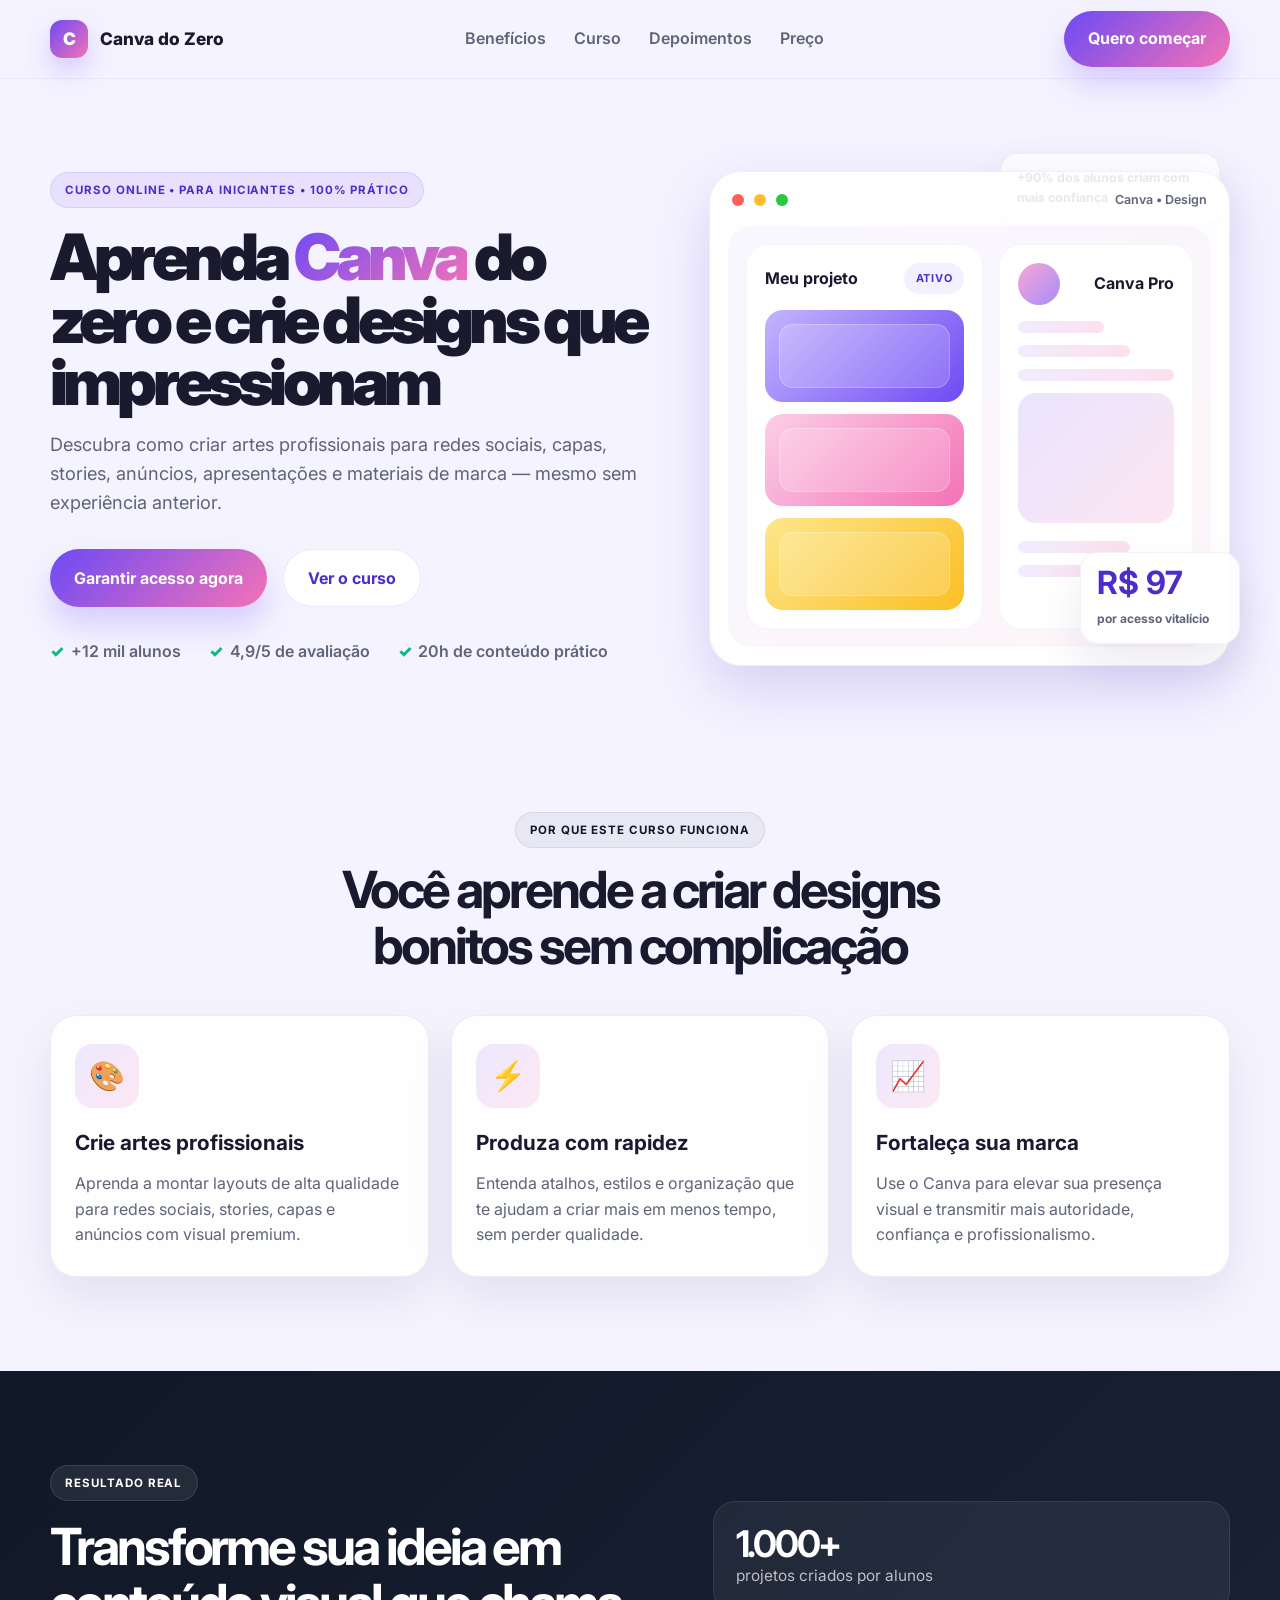
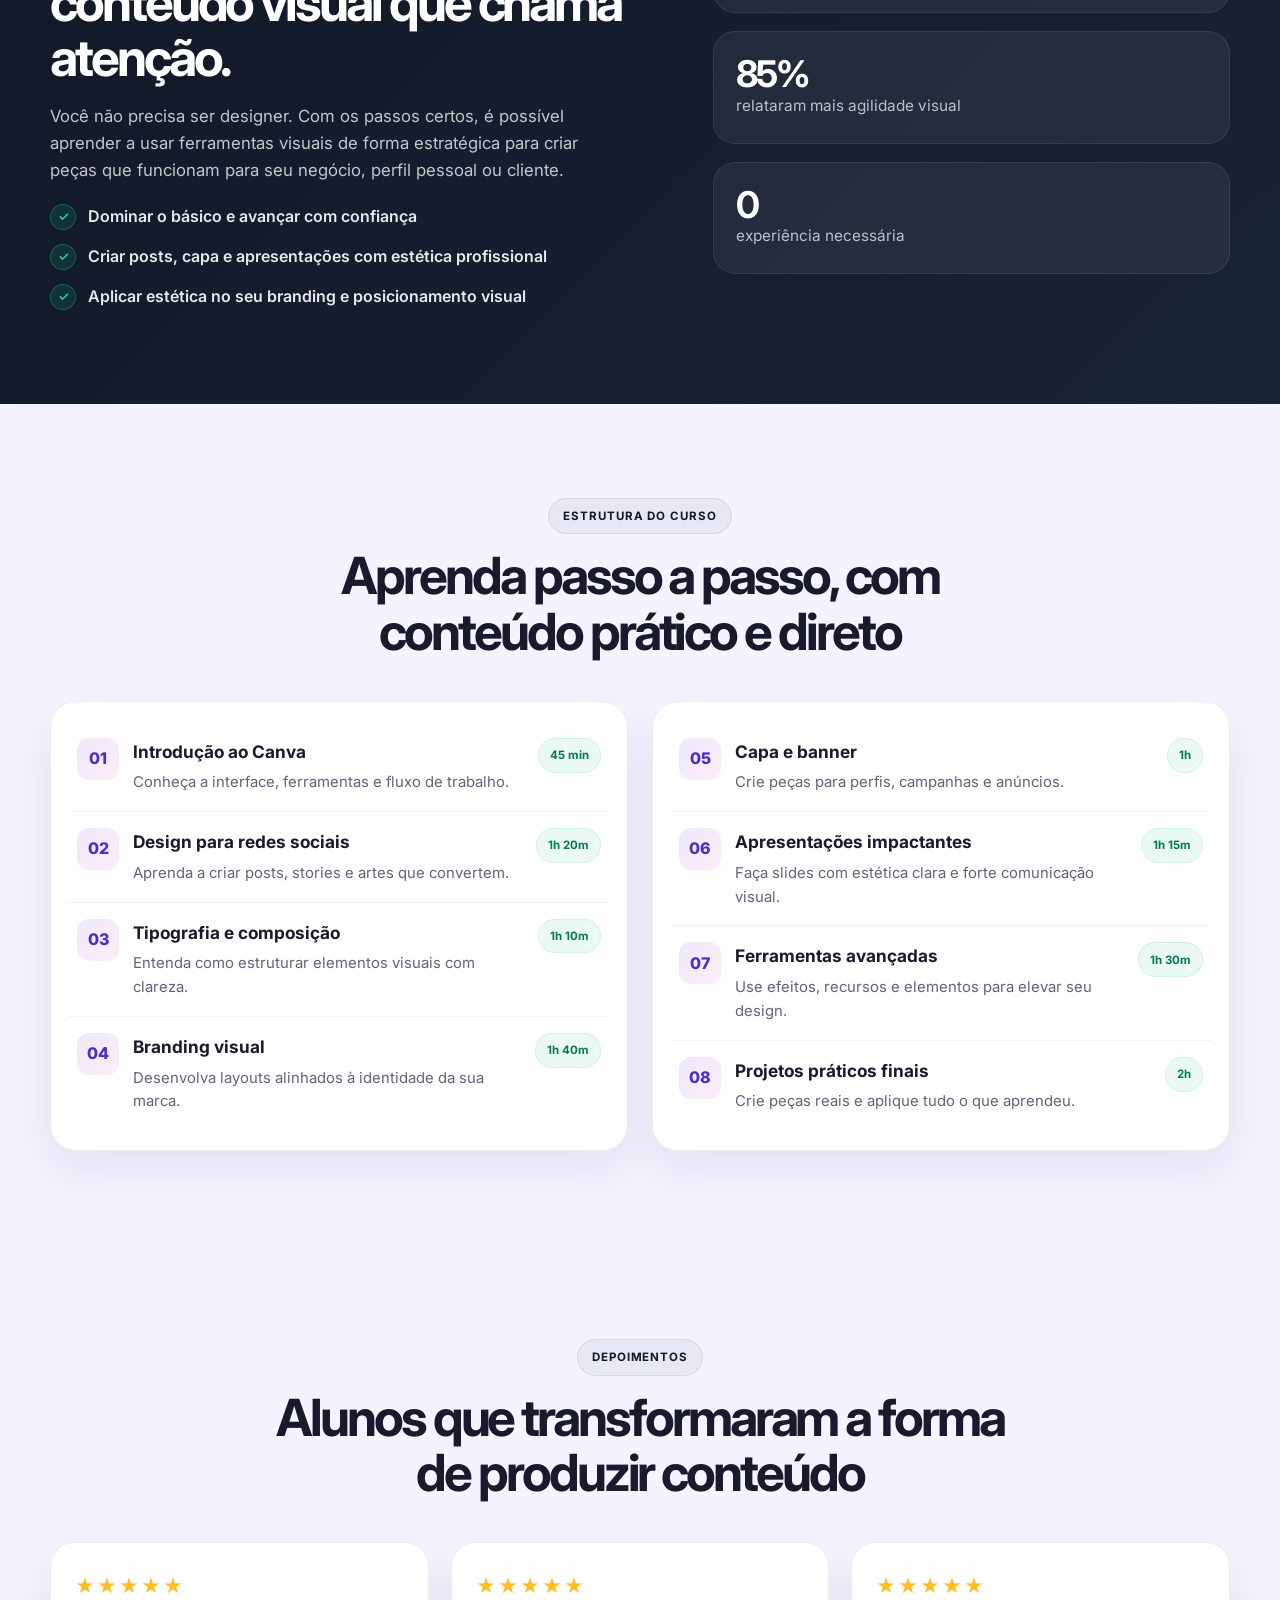
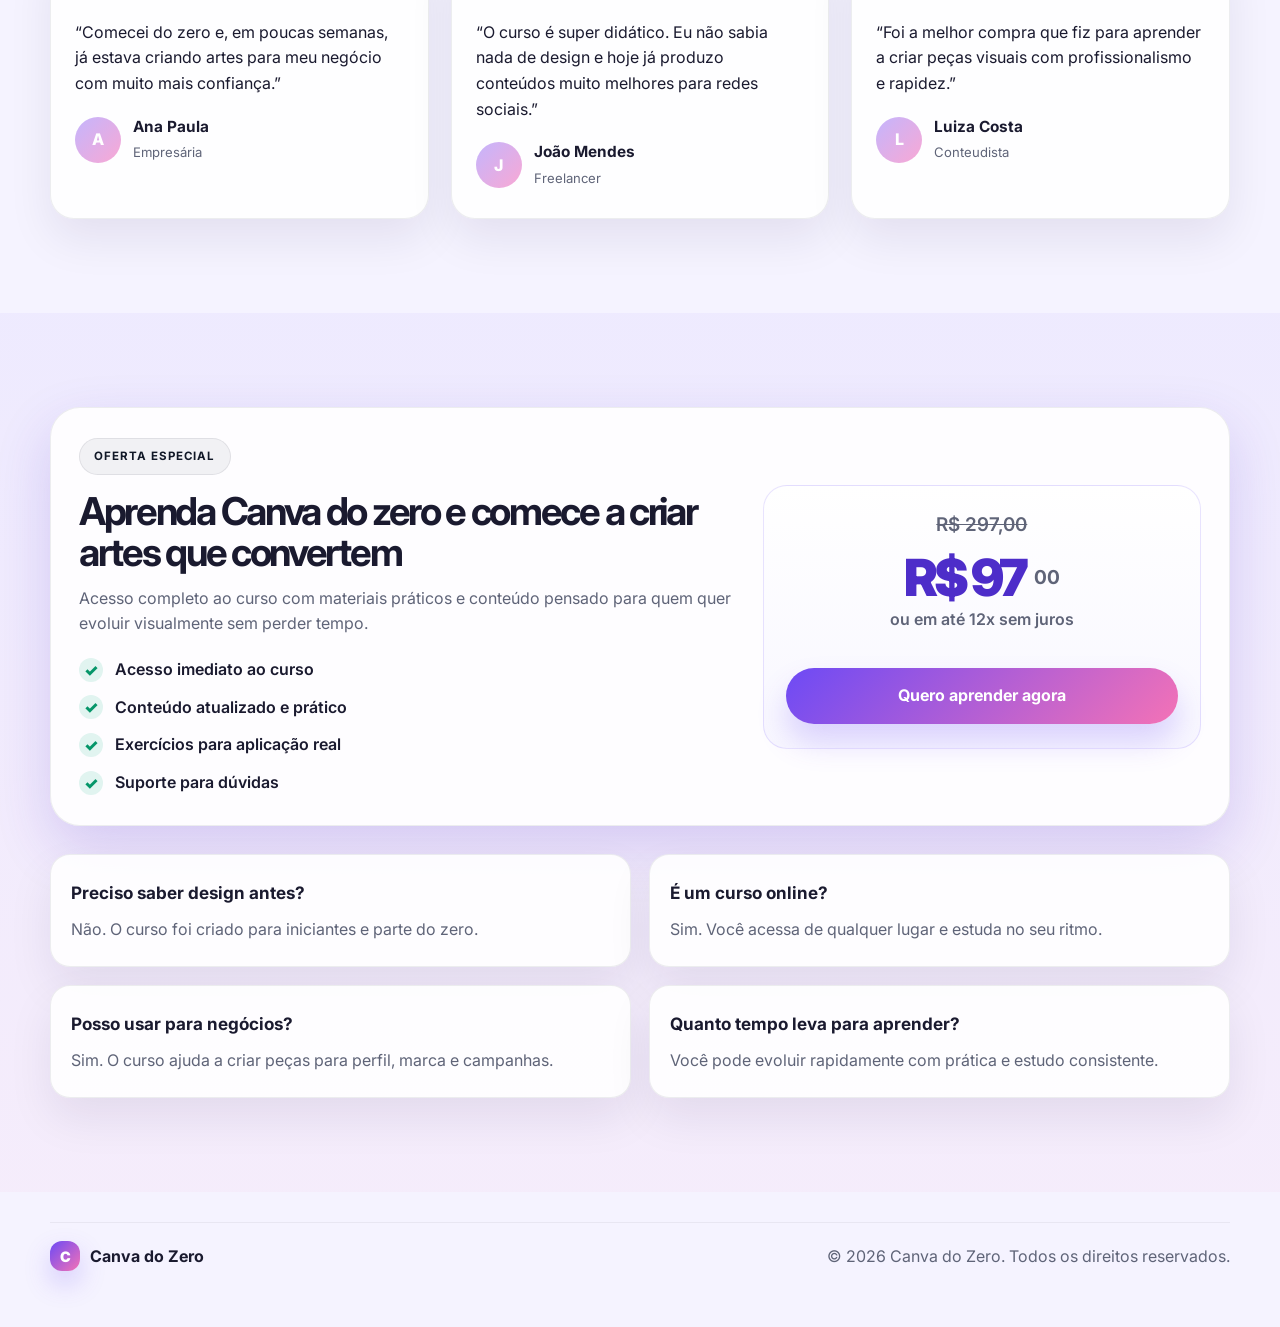
==== index.html @ 6dbacb44 "Criar landing page profissional para o curso Canva do Zero" ====
<!DOCTYPE html>
<html lang="pt-BR">
  <head>
    <meta charset="UTF-8" />
    <meta name="viewport" content="width=device-width, initial-scale=1.0" />
    <title>Canva do Zero | Aprenda a criar designs profissionais</title>
    <meta
      name="description"
      content="Curso online de Canva para iniciantes. Aprenda a criar designs profissionais para redes sociais, apresentação, capa, anúncios e branding pessoal."
    />
    <link rel="preconnect" href="https://fonts.googleapis.com" />
    <link rel="preconnect" href="https://fonts.gstatic.com" crossorigin />
    <link
      href="https://fonts.googleapis.com/css2?family=Inter:wght@400;500;600;700;800;900&display=swap"
      rel="stylesheet"
    />
    <link rel="stylesheet" href="styles.css" />
  </head>
  <body>
    <div class="page-shell">
      <header class="site-header">
        <div class="container nav-wrap">
          <a href="#top" class="brand" aria-label="Canva do Zero home">
            <span class="brand-mark">C</span>
            <span>Canva do Zero</span>
          </a>

          <nav class="main-nav" aria-label="Navegação principal">
            <a href="#beneficios">Benefícios</a>
            <a href="#curso">Curso</a>
            <a href="#depoimentos">Depoimentos</a>
            <a href="#preco">Preço</a>
          </nav>

          <a href="#preco" class="btn btn-primary">Quero começar</a>
        </div>
      </header>

      <main id="top">
        <section class="hero">
          <div class="container hero-grid">
            <div class="hero-copy">
              <span class="eyebrow">Curso online • para iniciantes • 100% prático</span>
              <h1>
                Aprenda <span>Canva</span> do zero e crie designs que impressionam
              </h1>
              <p class="lead">
                Descubra como criar artes profissionais para redes sociais, capas,
                stories, anúncios, apresentações e materiais de marca — mesmo sem
                experiência anterior.
              </p>

              <div class="cta-row">
                <a href="#preco" class="btn btn-primary">Garantir acesso agora</a>
                <a href="#curso" class="btn btn-secondary">Ver o curso</a>
              </div>

              <ul class="trust-list" aria-label="Principais diferenciais">
                <li>+12 mil alunos</li>
                <li>4,9/5 de avaliação</li>
                <li>20h de conteúdo prático</li>
              </ul>
            </div>

            <div class="hero-visual" aria-label="Visualização do curso Canva do Zero">
              <div class="floating-badge top-badge">+90% dos alunos criam com mais confiança</div>

              <div class="dashboard-card">
                <div class="dashboard-toolbar">
                  <span class="dot red"></span>
                  <span class="dot yellow"></span>
                  <span class="dot green"></span>
                  <span class="toolbar-label">Canva • Design</span>
                </div>

                <div class="screen-grid">
                  <div class="screen-left">
                    <div class="panel-title-row">
                      <span>Meu projeto</span>
                      <span class="panel-pill">ativo</span>
                    </div>

                    <div class="mini-layout">
                      <div class="mini-card purple"></div>
                      <div class="mini-card pink"></div>
                      <div class="mini-card gold"></div>
                    </div>
                  </div>

                  <div class="screen-right">
                    <div class="profile-row">
                      <div class="avatar"></div>
                      <span>Canva Pro</span>
                    </div>

                    <div class="line short"></div>
                    <div class="line medium"></div>
                    <div class="line full"></div>

                    <div class="preview-box"></div>

                    <div class="line medium"></div>
                    <div class="line short"></div>
                  </div>
                </div>
              </div>

              <div class="floating-badge bottom-badge">
                <strong>R$ 97</strong>
                <span>por acesso vitalício</span>
              </div>
            </div>
          </div>
        </section>

        <section id="beneficios" class="section">
          <div class="container">
            <div class="section-heading center">
              <span class="eyebrow dark">Por que este curso funciona</span>
              <h2>Você aprende a criar designs bonitos sem complicação</h2>
            </div>

            <div class="features-grid">
              <article class="feature-card">
                <div class="feature-icon">🎨</div>
                <h3>Crie artes profissionais</h3>
                <p>
                  Aprenda a montar layouts de alta qualidade para redes sociais,
                  stories, capas e anúncios com visual premium.
                </p>
              </article>

              <article class="feature-card">
                <div class="feature-icon">⚡</div>
                <h3>Produza com rapidez</h3>
                <p>
                  Entenda atalhos, estilos e organização que te ajudam a criar mais
                  em menos tempo, sem perder qualidade.
                </p>
              </article>

              <article class="feature-card">
                <div class="feature-icon">📈</div>
                <h3>Fortaleça sua marca</h3>
                <p>
                  Use o Canva para elevar sua presença visual e transmitir mais
                  autoridade, confiança e profissionalismo.
                </p>
              </article>
            </div>
          </div>
        </section>

        <section class="section alt-section">
          <div class="container results-wrap">
            <div class="results-copy">
              <span class="eyebrow light">Resultado real</span>
              <h2>Transforme sua ideia em conteúdo visual que chama atenção.</h2>
              <p>
                Você não precisa ser designer. Com os passos certos, é possível aprender
                a usar ferramentas visuais de forma estratégica para criar peças que
                funcionam para seu negócio, perfil pessoal ou cliente.
              </p>

              <ul class="check-list">
                <li>Dominar o básico e avançar com confiança</li>
                <li>Criar posts, capa e apresentações com estética profissional</li>
                <li>Aplicar estética no seu branding e posicionamento visual</li>
              </ul>
            </div>

            <div class="stats-panel">
              <div class="stat-card">
                <strong>1.000+</strong>
                <span>projetos criados por alunos</span>
              </div>
              <div class="stat-card">
                <strong>85%</strong>
                <span>relataram mais agilidade visual</span>
              </div>
              <div class="stat-card">
                <strong>0</strong>
                <span>experiência necessária</span>
              </div>
            </div>
          </div>
        </section>

        <section id="curso" class="section">
          <div class="container">
            <div class="section-heading center">
              <span class="eyebrow dark">Estrutura do curso</span>
              <h2>Aprenda passo a passo, com conteúdo prático e direto</h2>
            </div>

            <div class="curriculum-grid">
              <div class="curriculum-card">
                <div class="module-item">
                  <div class="module-index">01</div>
                  <div class="module-copy">
                    <h3>Introdução ao Canva</h3>
                    <p>Conheça a interface, ferramentas e fluxo de trabalho.</p>
                  </div>
                  <span class="module-time">45 min</span>
                </div>

                <div class="module-item">
                  <div class="module-index">02</div>
                  <div class="module-copy">
                    <h3>Design para redes sociais</h3>
                    <p>Aprenda a criar posts, stories e artes que convertem.</p>
                  </div>
                  <span class="module-time">1h 20m</span>
                </div>

                <div class="module-item">
                  <div class="module-index">03</div>
                  <div class="module-copy">
                    <h3>Tipografia e composição</h3>
                    <p>Entenda como estruturar elementos visuais com clareza.</p>
                  </div>
                  <span class="module-time">1h 10m</span>
                </div>

                <div class="module-item">
                  <div class="module-index">04</div>
                  <div class="module-copy">
                    <h3>Branding visual</h3>
                    <p>Desenvolva layouts alinhados à identidade da sua marca.</p>
                  </div>
                  <span class="module-time">1h 40m</span>
                </div>
              </div>

              <div class="curriculum-card">
                <div class="module-item">
                  <div class="module-index">05</div>
                  <div class="module-copy">
                    <h3>Capa e banner</h3>
                    <p>Crie peças para perfis, campanhas e anúncios.</p>
                  </div>
                  <span class="module-time">1h</span>
                </div>

                <div class="module-item">
                  <div class="module-index">06</div>
                  <div class="module-copy">
                    <h3>Apresentações impactantes</h3>
                    <p>Faça slides com estética clara e forte comunicação visual.</p>
                  </div>
                  <span class="module-time">1h 15m</span>
                </div>

                <div class="module-item">
                  <div class="module-index">07</div>
                  <div class="module-copy">
                    <h3>Ferramentas avançadas</h3>
                    <p>Use efeitos, recursos e elementos para elevar seu design.</p>
                  </div>
                  <span class="module-time">1h 30m</span>
                </div>

                <div class="module-item">
                  <div class="module-index">08</div>
                  <div class="module-copy">
                    <h3>Projetos práticos finais</h3>
                    <p>Crie peças reais e aplique tudo o que aprendeu.</p>
                  </div>
                  <span class="module-time">2h</span>
                </div>
              </div>
            </div>
          </div>
        </section>

        <section id="depoimentos" class="section">
          <div class="container">
            <div class="section-heading center">
              <span class="eyebrow dark">Depoimentos</span>
              <h2>Alunos que transformaram a forma de produzir conteúdo</h2>
            </div>

            <div class="testimonial-grid">
              <article class="testimonial">
                <div class="stars" aria-label="5 estrelas">★★★★★</div>
                <p>
                  “Comecei do zero e, em poucas semanas, já estava criando artes para
                  meu negócio com muito mais confiança.”
                </p>
                <div class="person">
                  <div class="person-avatar">A</div>
                  <div>
                    <strong>Ana Paula</strong>
                    <span>Empresária</span>
                  </div>
                </div>
              </article>

              <article class="testimonial">
                <div class="stars" aria-label="5 estrelas">★★★★★</div>
                <p>
                  “O curso é super didático. Eu não sabia nada de design e hoje já
                  produzo conteúdos muito melhores para redes sociais.”
                </p>
                <div class="person">
                  <div class="person-avatar">J</div>
                  <div>
                    <strong>João Mendes</strong>
                    <span>Freelancer</span>
                  </div>
                </div>
              </article>

              <article class="testimonial">
                <div class="stars" aria-label="5 estrelas">★★★★★</div>
                <p>
                  “Foi a melhor compra que fiz para aprender a criar peças visuais com
                  profissionalismo e rapidez.”
                </p>
                <div class="person">
                  <div class="person-avatar">L</div>
                  <div>
                    <strong>Luiza Costa</strong>
                    <span>Conteudista</span>
                  </div>
                </div>
              </article>
            </div>
          </div>
        </section>

        <section id="preco" class="section pricing-section">
          <div class="container">
            <div class="pricing-card">
              <div class="pricing-copy">
                <span class="eyebrow dark">Oferta especial</span>
                <h2>Aprenda Canva do zero e comece a criar artes que convertem</h2>
                <p>
                  Acesso completo ao curso com materiais práticos e conteúdo pensado para
                  quem quer evoluir visualmente sem perder tempo.
                </p>

                <ul class="bonus-list">
                  <li>Acesso imediato ao curso</li>
                  <li>Conteúdo atualizado e prático</li>
                  <li>Exercícios para aplicação real</li>
                  <li>Suporte para dúvidas</li>
                </ul>
              </div>

              <div class="price-box">
                <div class="old-price">R$ 297,00</div>
                <div class="price-line">
                  <span class="price-current">R$ 97</span>
                  <span class="price-cents">00</span>
                </div>
                <div class="payment-note">ou em até 12x sem juros</div>
                <a href="#" class="btn btn-primary btn-block">Quero aprender agora</a>
              </div>
            </div>

            <div class="faq-grid">
              <article class="faq-item">
                <h3>Preciso saber design antes?</h3>
                <p>Não. O curso foi criado para iniciantes e parte do zero.</p>
              </article>

              <article class="faq-item">
                <h3>É um curso online?</h3>
                <p>Sim. Você acessa de qualquer lugar e estuda no seu ritmo.</p>
              </article>

              <article class="faq-item">
                <h3>Posso usar para negócios?</h3>
                <p>Sim. O curso ajuda a criar peças para perfil, marca e campanhas.</p>
              </article>

              <article class="faq-item">
                <h3>Quanto tempo leva para aprender?</h3>
                <p>Você pode evoluir rapidamente com prática e estudo consistente.</p>
              </article>
            </div>
          </div>
        </section>
      </main>

      <footer class="site-footer">
        <div class="container footer-wrap">
          <div class="footer-brand">
            <span class="brand-mark small">C</span>
            <span>Canva do Zero</span>
          </div>
          <p>© <span id="year"></span> Canva do Zero. Todos os direitos reservados.</p>
        </div>
      </footer>
    </div>

    <script src="script.js"></script>
  </body>
</html>
---- styles.css ----
:root {
  --bg: #f5f3ff;
  --bg-soft: #f7f7fb;
  --surface: #ffffff;
  --surface-strong: #120d2d;
  --surface-alt: #111827;
  --primary: #6d4af5;
  --primary-strong: #4d2dc9;
  --secondary: #f472b6;
  --gold: #fbbf24;
  --text: #1a1a2f;
  --muted: #5f6478;
  --line: rgba(31, 41, 55, 0.08);
  --success: #10b981;
  --shadow-soft: 0 20px 45px rgba(29, 12, 67, 0.08);
  --shadow-strong: 0 22px 55px rgba(77, 45, 201, 0.18);
}

* {
  box-sizing: border-box;
}

html {
  scroll-behavior: smooth;
}

body {
  margin: 0;
  background: var(--bg);
  color: var(--text);
  font-family: "Inter", sans-serif;
  line-height: 1.6;
}

img {
  max-width: 100%;
  display: block;
}

a {
  color: inherit;
  text-decoration: none;
}

button,
input,
textarea,
select {
  font: inherit;
}

.page-shell {
  min-height: 100vh;
}

.container {
  width: min(1180px, calc(100% - 32px));
  margin: 0 auto;
}

.site-header {
  position: sticky;
  top: 0;
  z-index: 40;
  backdrop-filter: blur(14px);
  background: rgba(245, 243, 255, 0.78);
  border-bottom: 1px solid rgba(109, 74, 245, 0.08);
}

.nav-wrap {
  display: flex;
  align-items: center;
  justify-content: space-between;
  min-height: 78px;
  gap: 20px;
}

.brand {
  display: inline-flex;
  align-items: center;
  gap: 12px;
  font-weight: 800;
  font-size: 1.08rem;
  color: var(--text);
}

.brand-mark {
  display: grid;
  place-items: center;
  width: 38px;
  height: 38px;
  border-radius: 12px;
  background: linear-gradient(135deg, var(--primary), var(--secondary));
  color: white;
  box-shadow: 0 12px 26px rgba(109, 74, 245, 0.25);
  font-weight: 900;
}

.brand-mark.small {
  width: 30px;
  height: 30px;
  font-size: 0.9rem;
}

.main-nav {
  display: flex;
  align-items: center;
  gap: 28px;
  color: var(--muted);
  font-weight: 600;
}

.main-nav a {
  transition: color 0.2s ease;
}

.main-nav a:hover {
  color: var(--primary-strong);
}

.btn {
  display: inline-flex;
  align-items: center;
  justify-content: center;
  gap: 10px;
  border: none;
  border-radius: 999px;
  font-weight: 700;
  cursor: pointer;
  transition: transform 0.2s ease, box-shadow 0.2s ease, background 0.2s ease;
  text-align: center;
}

.btn:hover {
  transform: translateY(-2px);
}

.btn-primary {
  background: linear-gradient(135deg, var(--primary), var(--secondary));
  color: white;
  padding: 0.95rem 1.5rem;
  box-shadow: 0 18px 30px rgba(109, 74, 245, 0.22);
}

.btn-primary:hover {
  box-shadow: 0 22px 38px rgba(109, 74, 245, 0.28);
}

.btn-secondary {
  background: #ffffff;
  color: var(--primary-strong);
  border: 1px solid rgba(109, 74, 245, 0.12);
  padding: 0.95rem 1.5rem;
}

.btn-block {
  width: 100%;
  margin-top: 1.2rem;
}

.hero {
  padding: 92px 0 52px;
}

.hero-grid {
  display: grid;
  grid-template-columns: 1.08fr 0.92fr;
  align-items: center;
  gap: 48px;
}

.eyebrow {
  display: inline-flex;
  align-items: center;
  border-radius: 999px;
  padding: 0.5rem 0.9rem;
  background: rgba(109, 74, 245, 0.1);
  color: var(--primary-strong);
  border: 1px solid rgba(109, 74, 245, 0.12);
  font-size: 0.72rem;
  font-weight: 700;
  letter-spacing: 0.08em;
  text-transform: uppercase;
}

.eyebrow.dark {
  background: rgba(17, 24, 39, 0.05);
  color: var(--surface-alt);
  border-color: rgba(17, 24, 39, 0.08);
}

.eyebrow.light {
  background: rgba(255, 255, 255, 0.08);
  color: white;
  border-color: rgba(255, 255, 255, 0.1);
}

.hero-copy h1 {
  margin: 1.1rem 0 1rem;
  font-size: clamp(2.9rem, 5vw, 5rem);
  line-height: 0.98;
  letter-spacing: -0.075em;
  font-weight: 900;
  max-width: 620px;
}

.hero-copy h1 span {
  background: linear-gradient(135deg, var(--primary), var(--secondary));
  -webkit-background-clip: text;
  background-clip: text;
  color: transparent;
}

.lead {
  margin: 0;
  max-width: 620px;
  color: var(--muted);
  font-size: 1.14rem;
}

.cta-row {
  display: flex;
  flex-wrap: wrap;
  gap: 16px;
  margin-top: 2rem;
}

.trust-list {
  list-style: none;
  padding: 0;
  margin: 2rem 0 0;
  display: flex;
  flex-wrap: wrap;
  gap: 16px 28px;
  color: var(--muted);
  font-weight: 600;
}

.trust-list li {
  position: relative;
  padding-left: 1.3rem;
}

.trust-list li::before {
  content: "✓";
  position: absolute;
  left: 0;
  top: 0;
  color: var(--success);
  font-weight: 900;
}

.hero-visual {
  position: relative;
  display: flex;
  justify-content: center;
}

.dashboard-card {
  position: relative;
  width: min(100%, 540px);
  background: rgba(255, 255, 255, 0.9);
  border: 1px solid rgba(17, 24, 39, 0.06);
  border-radius: 32px;
  box-shadow: var(--shadow-strong);
  padding: 18px;
}

.dashboard-toolbar {
  display: flex;
  align-items: center;
  gap: 10px;
  padding: 0 4px 16px;
}

.dot {
  width: 12px;
  height: 12px;
  border-radius: 50%;
  display: inline-block;
}

.dot.red { background: #ff5f57; }
.dot.yellow { background: #ffbd2f; }
.dot.green { background: #28c840; }

.toolbar-label {
  margin-left: auto;
  color: var(--muted);
  font-size: 0.78rem;
  font-weight: 600;
}

.screen-grid {
  display: grid;
  grid-template-columns: 1.1fr 0.9fr;
  gap: 16px;
  background: linear-gradient(135deg, rgba(109, 74, 245, 0.04), rgba(244, 114, 182, 0.06));
  border-radius: 24px;
  padding: 18px;
}

.screen-left,
.screen-right {
  background: rgba(255, 255, 255, 0.96);
  border: 1px solid rgba(17, 24, 39, 0.04);
  border-radius: 22px;
  padding: 18px;
}

.panel-title-row {
  display: flex;
  align-items: center;
  justify-content: space-between;
  font-weight: 700;
  margin-bottom: 16px;
}

.panel-pill {
  display: inline-flex;
  align-items: center;
  justify-content: center;
  border-radius: 999px;
  background: rgba(109, 74, 245, 0.08);
  color: var(--primary-strong);
  padding: 0.42rem 0.7rem;
  font-size: 0.68rem;
  text-transform: uppercase;
  letter-spacing: 0.08em;
}

.mini-layout {
  display: grid;
  gap: 12px;
}

.mini-card {
  position: relative;
  min-height: 92px;
  border-radius: 18px;
  overflow: hidden;
}

.mini-card::before {
  content: "";
  position: absolute;
  inset: 14px;
  border-radius: 14px;
  background: rgba(255, 255, 255, 0.18);
  border: 1px solid rgba(255, 255, 255, 0.24);
}

.mini-card.purple { background: linear-gradient(135deg, #c4b5fd, #6d4af5); }
.mini-card.pink { background: linear-gradient(135deg, #fbcfe8, #f472b6); }
.mini-card.gold { background: linear-gradient(135deg, #fde68a, #fbbf24); }

.profile-row {
  display: flex;
  align-items: center;
  justify-content: space-between;
  margin-bottom: 16px;
  font-weight: 700;
}

.avatar {
  width: 42px;
  height: 42px;
  border-radius: 50%;
  background: linear-gradient(135deg, #f9a8d4, #a78bfa);
}

.line {
  height: 12px;
  border-radius: 999px;
  background: linear-gradient(90deg, rgba(109, 74, 245, 0.1), rgba(244, 114, 182, 0.22));
  margin-bottom: 12px;
}

.line.short { width: 55%; }
.line.medium { width: 72%; }
.line.full { width: 100%; }

.preview-box {
  height: 130px;
  margin: 10px 0 18px;
  border-radius: 18px;
  background: linear-gradient(135deg, rgba(109,74,245,.15), rgba(244,114,182,.18));
}

.floating-badge {
  position: absolute;
  display: flex;
  align-items: center;
  gap: 10px;
  background: rgba(255, 255, 255, 0.9);
  border: 1px solid rgba(17, 24, 39, 0.05);
  border-radius: 18px;
  box-shadow: var(--shadow-soft);
  padding: 0.9rem 1rem;
  font-weight: 700;
  color: var(--text);
}

.top-badge {
  top: -18px;
  right: 10px;
  font-size: 0.78rem;
  max-width: 220px;
}

.bottom-badge {
  right: -10px;
  bottom: 22px;
  display: flex;
  flex-direction: column;
  align-items: flex-start;
  min-width: 160px;
}

.bottom-badge strong {
  font-size: 2rem;
  line-height: 1;
  color: var(--primary-strong);
}

.bottom-badge span {
  color: var(--muted);
  font-size: 0.75rem;
}

.section {
  padding: 94px 0;
}

.alt-section {
  background: linear-gradient(135deg, rgba(17, 24, 39, 1), rgba(25, 35, 54, 1));
}

.section-heading {
  max-width: 760px;
  margin: 0 auto 42px;
}

.section-heading.center {
  text-align: center;
}

.section-heading h2 {
  margin: 14px 0 0;
  font-size: clamp(2.15rem, 4vw, 3.3rem);
  line-height: 1.08;
  letter-spacing: -0.06em;
}

.features-grid {
  display: grid;
  grid-template-columns: repeat(3, minmax(0, 1fr));
  gap: 22px;
}

.feature-card {
  background: rgba(255, 255, 255, 0.9);
  border: 1px solid var(--line);
  border-radius: 26px;
  padding: 28px 24px;
  box-shadow: var(--shadow-soft);
}

.feature-icon {
  display: grid;
  place-items: center;
  width: 64px;
  height: 64px;
  margin-bottom: 18px;
  border-radius: 18px;
  background: linear-gradient(135deg, rgba(109, 74, 245, 0.12), rgba(244, 114, 182, 0.16));
  font-size: 1.8rem;
}

.feature-card h3 {
  margin: 0 0 12px;
  font-size: 1.3rem;
}

.feature-card p {
  margin: 0;
  color: var(--muted);
}

.results-wrap {
  display: grid;
  grid-template-columns: 1.1fr 0.9fr;
  gap: 30px;
  align-items: center;
}

.results-copy {
  color: white;
}

.results-copy h2 {
  margin: 18px 0 18px;
  font-size: clamp(2.2rem, 4vw, 3.2rem);
  line-height: 1.08;
  letter-spacing: -0.06em;
}

.results-copy p {
  max-width: 540px;
  color: rgba(255, 255, 255, 0.75);
  font-size: 1.05rem;
  margin: 0 0 20px;
}

.check-list {
  list-style: none;
  padding: 0;
  margin: 0;
  display: grid;
  gap: 14px;
}

.check-list li {
  display: flex;
  align-items: center;
  gap: 12px;
  color: rgba(255, 255, 255, 0.9);
  font-weight: 600;
}

.check-list li::before {
  content: "✓";
  display: grid;
  place-items: center;
  width: 24px;
  height: 24px;
  border-radius: 50%;
  background: rgba(16, 185, 129, 0.15);
  border: 1px solid rgba(16, 185, 129, 0.35);
  color: #34d399;
  font-size: 0.8rem;
}

.stats-panel {
  display: grid;
  gap: 18px;
}

.stat-card {
  background: rgba(255, 255, 255, 0.06);
  border: 1px solid rgba(255, 255, 255, 0.08);
  border-radius: 22px;
  padding: 24px 22px;
}

.stat-card strong {
  display: block;
  color: white;
  font-size: 2.3rem;
  line-height: 1;
  letter-spacing: -0.06em;
}

.stat-card span {
  color: rgba(255, 255, 255, 0.7);
  font-size: 0.96rem;
}

.curriculum-grid {
  display: grid;
  grid-template-columns: repeat(2, minmax(0, 1fr));
  gap: 24px;
}

.curriculum-card {
  background: rgba(255, 255, 255, 0.9);
  border: 1px solid var(--line);
  border-radius: 26px;
  padding: 20px 18px;
  box-shadow: var(--shadow-soft);
}

.module-item {
  display: flex;
  gap: 14px;
  align-items: flex-start;
  padding: 16px 8px;
  border-bottom: 1px solid rgba(17, 24, 39, 0.06);
}

.module-item:last-child {
  border-bottom: none;
}

.module-index {
  display: grid;
  place-items: center;
  width: 42px;
  height: 42px;
  border-radius: 12px;
  background: linear-gradient(135deg, rgba(109, 74, 245, 0.12), rgba(244, 114, 182, 0.12));
  color: var(--primary-strong);
  font-weight: 800;
  flex-shrink: 0;
}

.module-copy {
  flex: 1;
}

.module-copy h3 {
  margin: 0 0 6px;
  font-size: 1.08rem;
}

.module-copy p {
  margin: 0;
  color: var(--muted);
  font-size: 0.93rem;
}

.module-time {
  display: inline-flex;
  align-items: center;
  justify-content: center;
  padding: 0.45rem 0.7rem;
  border-radius: 999px;
  background: rgba(16, 185, 129, 0.08);
  color: #047857;
  border: 1px solid rgba(16, 185, 129, 0.12);
  font-size: 0.72rem;
  font-weight: 700;
  white-space: nowrap;
}

.testimonial-grid {
  display: grid;
  grid-template-columns: repeat(3, minmax(0, 1fr));
  gap: 22px;
}

.testimonial {
  background: rgba(255, 255, 255, 0.9);
  border: 1px solid var(--line);
  border-radius: 24px;
  padding: 28px 24px;
  box-shadow: var(--shadow-soft);
}

.stars {
  color: #fbbf24;
  letter-spacing: 2px;
  margin-bottom: 18px;
  font-size: 1.2rem;
}

.testimonial p {
  margin: 0 0 18px;
  color: var(--text);
}

.person {
  display: flex;
  align-items: center;
  gap: 12px;
}

.person-avatar {
  width: 46px;
  height: 46px;
  border-radius: 50%;
  display: grid;
  place-items: center;
  background: linear-gradient(135deg, #c4b5fd, #f9a8d4);
  color: white;
  font-weight: 800;
}

.person strong {
  display: block;
  font-size: 0.96rem;
}

.person span {
  color: var(--muted);
  font-size: 0.82rem;
}

.pricing-section {
  background: linear-gradient(180deg, rgba(109, 74, 245, 0.05), rgba(244, 114, 182, 0.05));
}

.pricing-card {
  display: grid;
  grid-template-columns: 1.2fr 0.8fr;
  gap: 26px;
  align-items: center;
  background: rgba(255, 255, 255, 0.9);
  border: 1px solid var(--line);
  border-radius: 30px;
  padding: 30px 28px;
  box-shadow: var(--shadow-strong);
}

.pricing-copy h2 {
  margin: 16px 0 12px;
  font-size: clamp(2rem, 3vw, 2.8rem);
  line-height: 1.08;
  letter-spacing: -0.06em;
}

.pricing-copy p {
  margin: 0 0 20px;
  color: var(--muted);
}

.bonus-list {
  list-style: none;
  padding: 0;
  margin: 0;
  display: grid;
  gap: 12px;
}

.bonus-list li {
  display: flex;
  align-items: center;
  gap: 12px;
  font-weight: 600;
}

.bonus-list li::before {
  content: "✓";
  display: grid;
  place-items: center;
  width: 24px;
  height: 24px;
  border-radius: 50%;
  background: rgba(16, 185, 129, 0.12);
  color: #059669;
  font-weight: 900;
}

.price-box {
  background: linear-gradient(180deg, #ffffff, #f8f7ff);
  border: 1px solid rgba(109, 74, 245, 0.15);
  border-radius: 24px;
  padding: 24px 22px;
  text-align: center;
}

.old-price {
  color: var(--muted);
  text-decoration: line-through;
  font-size: 1.18rem;
  font-weight: 600;
}

.price-line {
  display: flex;
  align-items: flex-end;
  justify-content: center;
  gap: 8px;
  margin: 12px 0 4px;
}

.price-current {
  font-size: clamp(2.7rem, 4vw, 3.8rem);
  font-weight: 900;
  color: var(--primary-strong);
  letter-spacing: -0.07em;
  line-height: 1;
}

.price-cents {
  color: var(--muted);
  font-size: 1.2rem;
  font-weight: 700;
  margin-bottom: 10px;
}

.payment-note {
  color: var(--muted);
  font-weight: 600;
  margin-bottom: 1rem;
}

.faq-grid {
  display: grid;
  grid-template-columns: repeat(2, minmax(0, 1fr));
  gap: 18px;
  margin-top: 28px;
}

.faq-item {
  background: rgba(255, 255, 255, 0.9);
  border: 1px solid var(--line);
  border-radius: 20px;
  padding: 24px 20px;
  box-shadow: var(--shadow-soft);
}

.faq-item h3 {
  margin: 0 0 10px;
  font-size: 1.07rem;
}

.faq-item p {
  margin: 0;
  color: var(--muted);
}

.site-footer {
  padding: 30px 0 56px;
}

.footer-wrap {
  display: flex;
  align-items: center;
  justify-content: space-between;
  gap: 12px;
  padding-top: 18px;
  border-top: 1px solid rgba(17, 24, 39, 0.06);
}

.footer-brand {
  display: inline-flex;
  align-items: center;
  gap: 10px;
  font-weight: 700;
}

.site-footer p {
  margin: 0;
  color: var(--muted);
}

@media (max-width: 980px) {
  .hero-grid,
  .results-wrap,
  .pricing-card,
  .curriculum-grid,
  .features-grid,
  .testimonial-grid {
    grid-template-columns: 1fr;
  }

  .main-nav {
    display: none;
  }
}

@media (max-width: 620px) {
  .hero {
    padding-top: 72px;
  }

  .cta-row {
    flex-direction: column;
  }

  .cta-row .btn {
    width: 100%;
  }

  .screen-grid {
    grid-template-columns: 1fr;
  }

  .floating-badge {
    position: static;
    margin-top: 14px;
    width: 100%;
    justify-content: center;
  }

  .hero-visual {
    display: block;
  }

  .dashboard-card {
    width: 100%;
  }

  .faq-grid {
    grid-template-columns: 1fr;
  }

  .footer-wrap {
    flex-direction: column;
    text-align: center;
  }
}
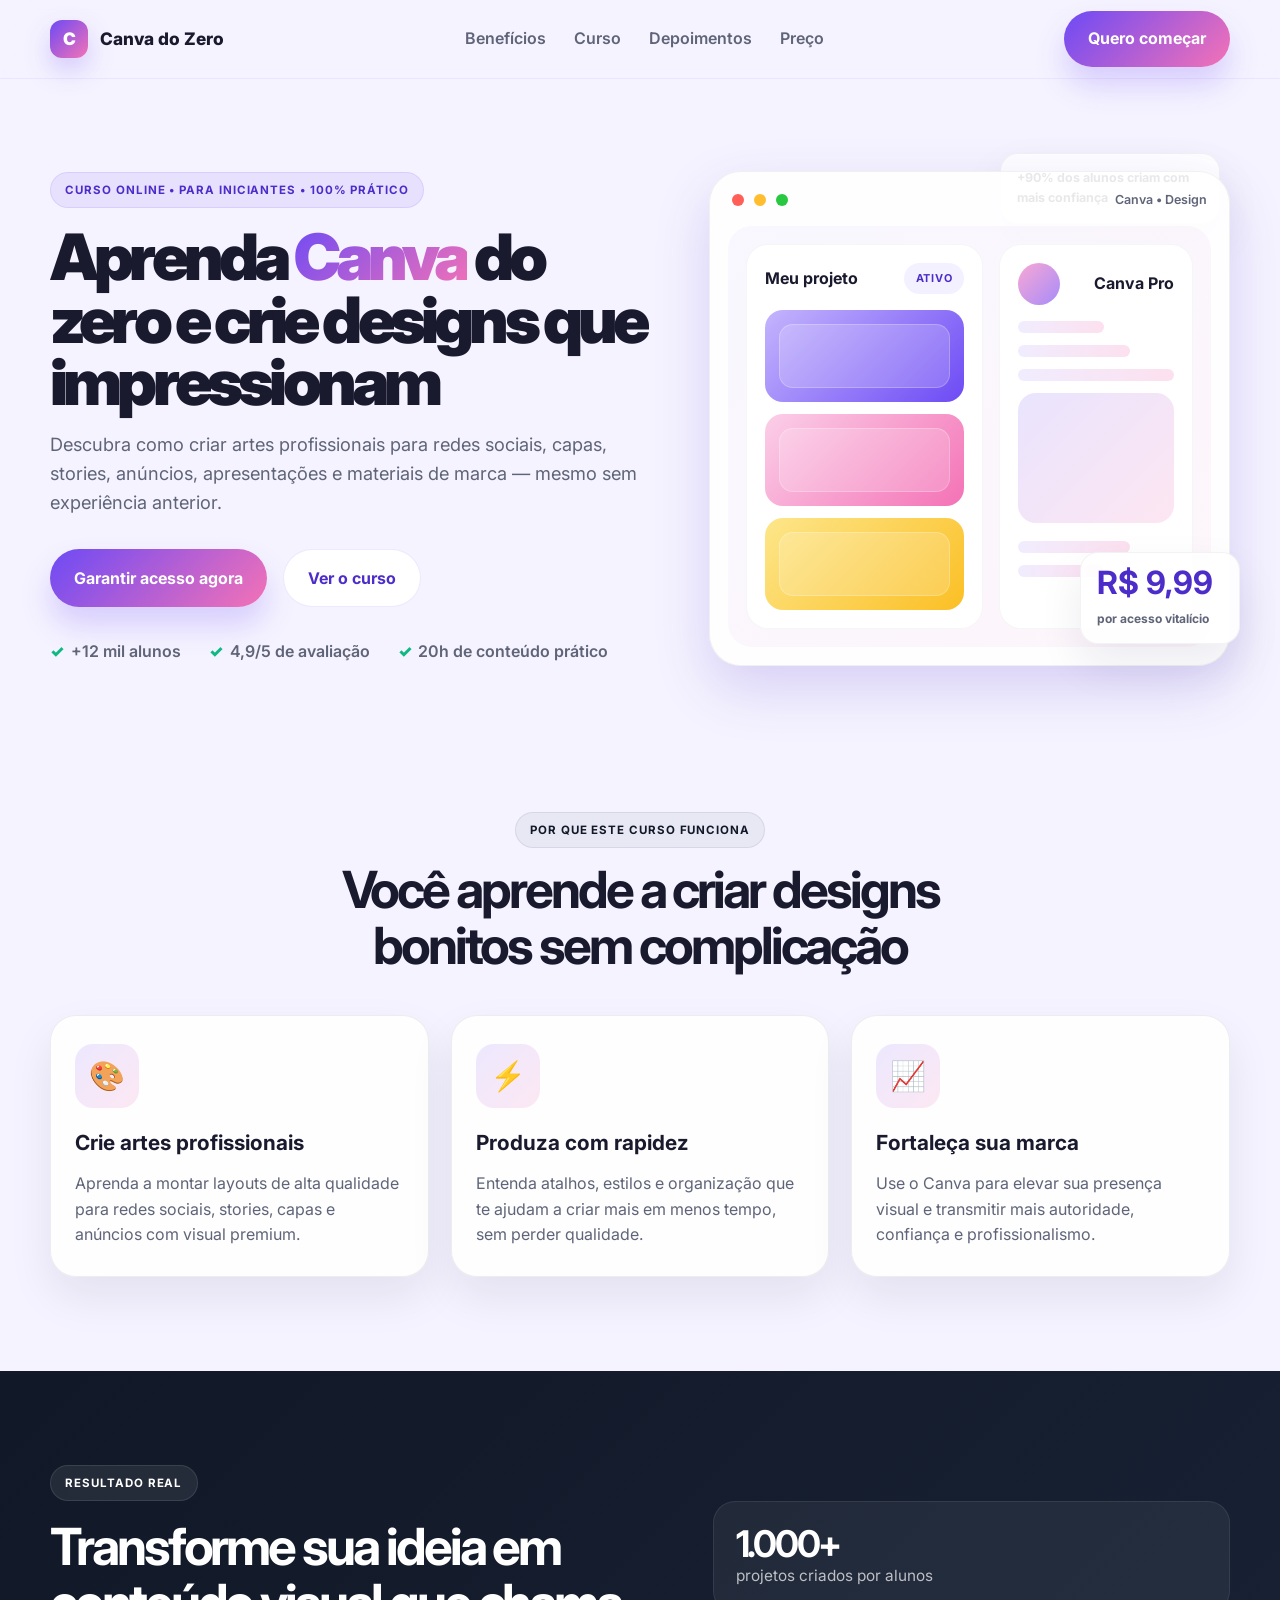
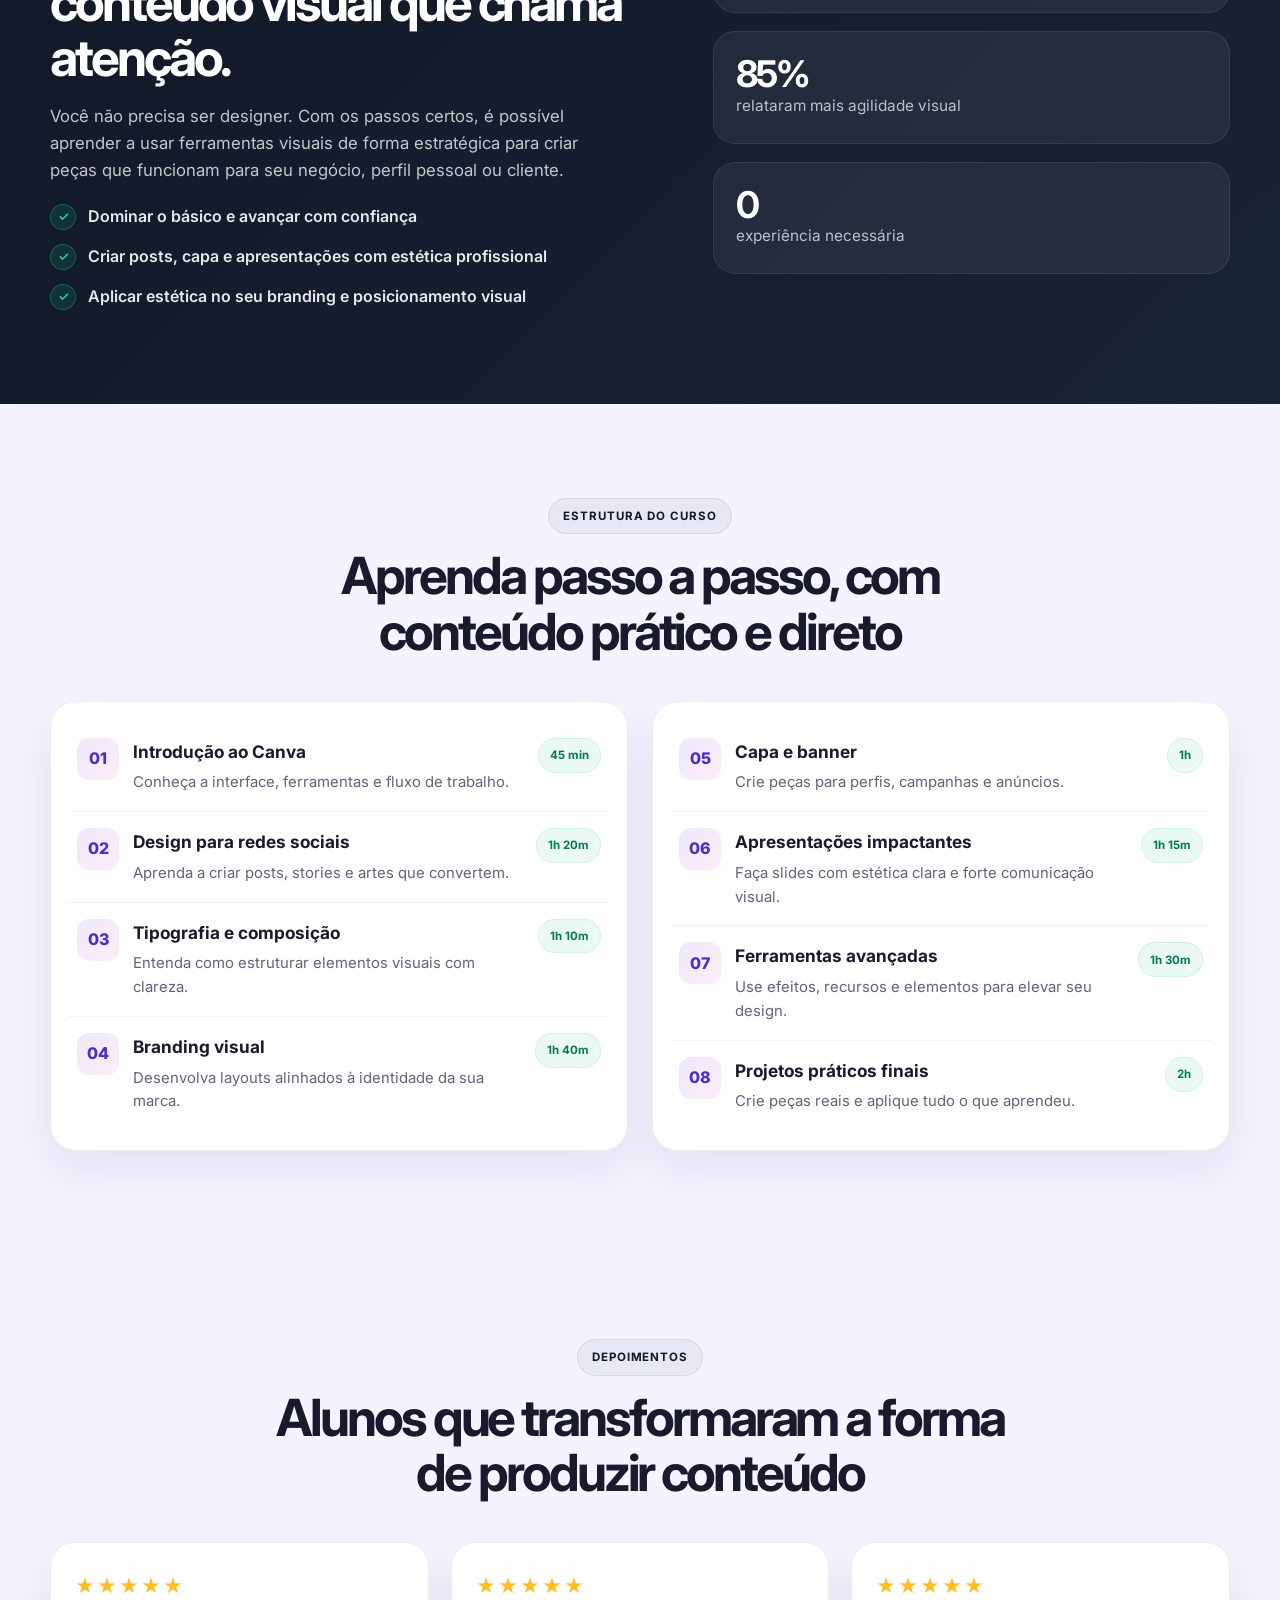
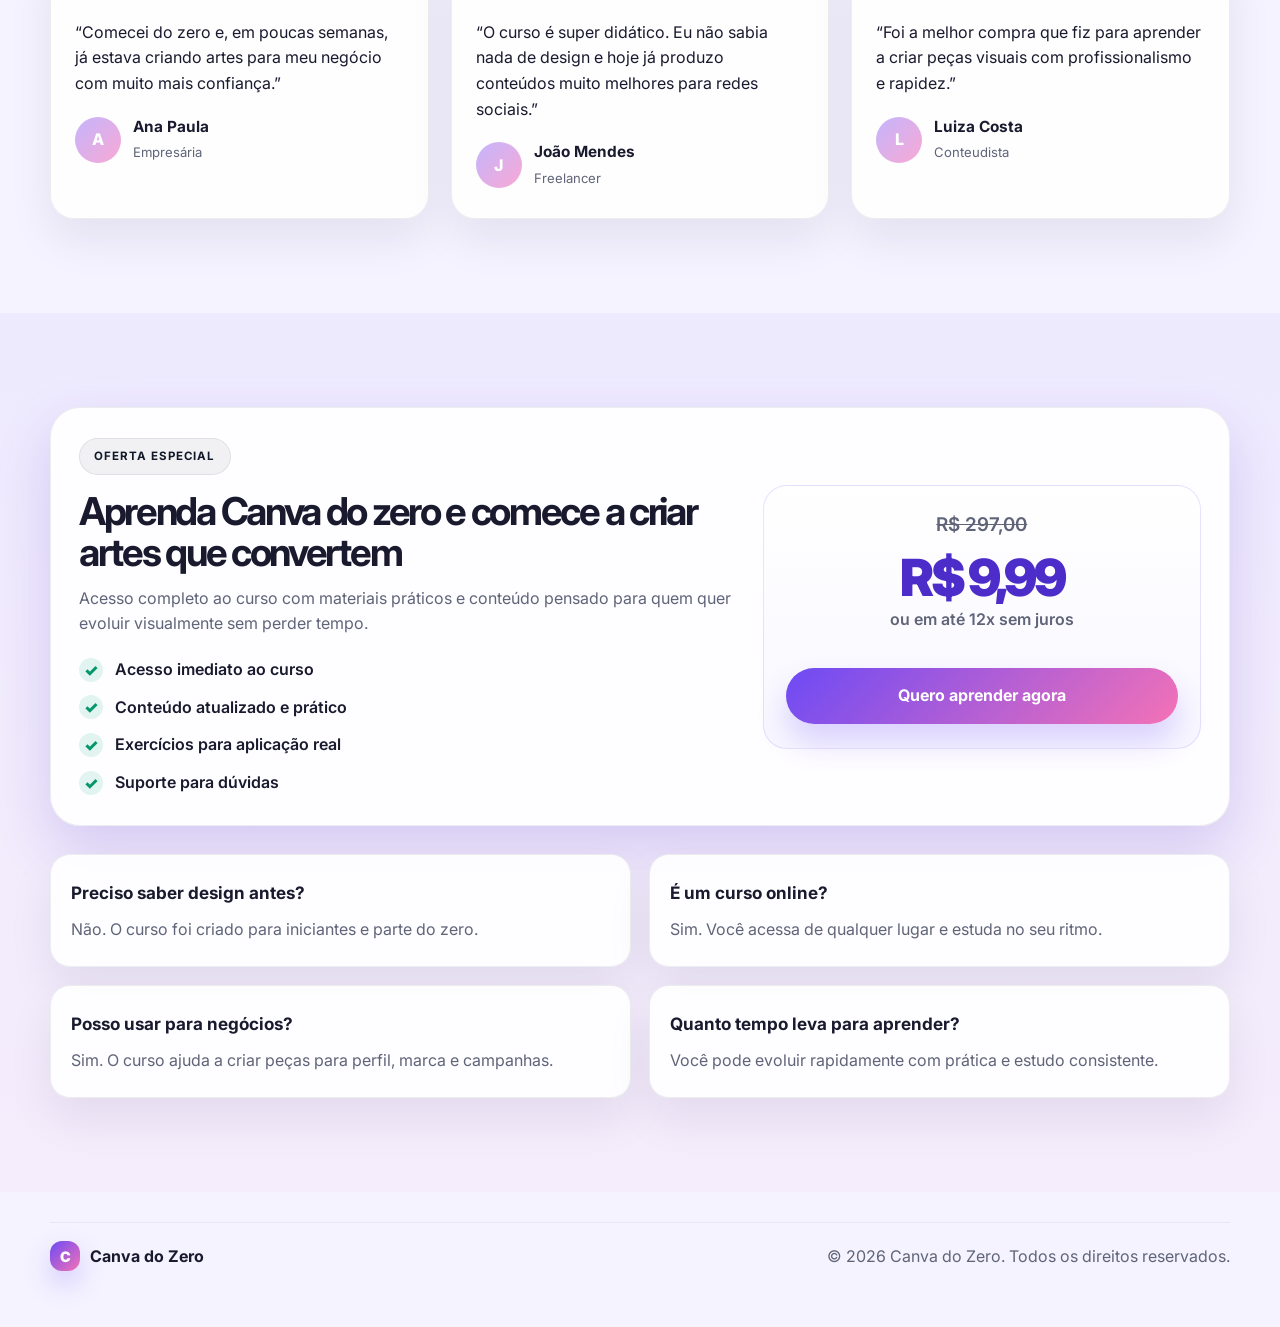
==== commit 0624d60d: "Atualizar preço do curso para R$ 9,99" ====
--- a/index.html
+++ b/index.html
@@ -106,7 +106,7 @@
               </div>
 
               <div class="floating-badge bottom-badge">
-                <strong>R$ 97</strong>
+                <strong>R$ 9,99</strong>
                 <span>por acesso vitalício</span>
               </div>
             </div>
@@ -351,8 +351,7 @@
               <div class="price-box">
                 <div class="old-price">R$ 297,00</div>
                 <div class="price-line">
-                  <span class="price-current">R$ 97</span>
-                  <span class="price-cents">00</span>
+                  <span class="price-current">R$ 9,99</span>
                 </div>
                 <div class="payment-note">ou em até 12x sem juros</div>
                 <a href="#" class="btn btn-primary btn-block">Quero aprender agora</a>
@@ -398,408 +397,3 @@
     <script src="script.js"></script>
   </body>
 </html>
-
-
-
-
-
-
-
-
-
-
-
-
-
-
-
-
-
-
-
-
-
-
-
-
-
-
-
-
-
-
-
-
-
-
-
-
-
-
-
-
-
-
-
-
-
-
-
-
-
-
-
-
-
-
-
-
-
-
-
-
-
-
-
-
-
-
-
-
-
-
-
-
-
-
-
-
-
-
-
-
-
-
-
-
-
-
-
-
-
-
-
-
-
-
-
-
-
-
-
-
-
-
-
-
-
-
-
-
-
-
-
-
-
-
-
-
-
-
-
-
-
-
-
-
-
-
-
-
-
-
-
-
-
-
-
-
-
-
-
-
-
-
-
-
-
-
-
-
-
-
-
-
-
-
-
-
-
-
-
-
-
-
-
-
-
-
-
-
-
-
-
-
-
-
-
-
-
-
-
-
-
-
-
-
-
-
-
-
-
-
-
-
-
-
-
-
-
-
-
-
-
-
-
-
-
-
-
-
-
-
-
-
-
-
-
-
-
-
-
-
-
-
-
-
-
-
-
-
-
-
-
-
-
-
-
-
-
-
-
-
-
-
-
-
-
-
-
-
-
-
-
-
-
-
-
-
-
-
-
-
-
-
-
-
-
-
-
-
-
-
-
-
-
-
-
-
-
-
-
-
-
-
-
-
-
-
-
-
-
-
-
-
-
-
-
-
-
-
-
-
-
-
-
-
-
-
-
-
-
-
-
-
-
-
-
-
-
-
-
-
-
-
-
-
-
-
-
-
-
-
-
-
-
-
-
-
-
-
-
-
-
-
-
-
-
-
-
-
-
-
-
-
-
-
-
-
-
-
-
-
-
-
-
-
-
-
-
-
-
-
-
-
-
-
-
-
-
-
-
-
-
-
-
-
-
-
-
-
-
-
-
-
-
-
-
-
-
-
-
-
-
-
-
-
-
--- a/styles.css
+++ b/styles.css
@@ -619,6 +619,15 @@
   font-size: 0.93rem;
 }
 
+.module-list {
+  margin: 0.8rem 0 0;
+  padding-left: 1.1rem;
+  color: var(--muted);
+  font-size: 0.82rem;
+  display: grid;
+  gap: 0.25rem;
+}
+
 .module-time {
   display: inline-flex;
   align-items: center;
@@ -633,6 +642,77 @@
   white-space: nowrap;
 }
 
+.lead-capture {
+  background: linear-gradient(180deg, rgba(109, 74, 245, 0.05), rgba(244, 114, 182, 0.05));
+}
+
+.lead-capture-box {
+  display: grid;
+  grid-template-columns: 1fr 1fr;
+  gap: 28px;
+  align-items: center;
+  background: rgba(255, 255, 255, 0.9);
+  border: 1px solid var(--line);
+  border-radius: 30px;
+  padding: 32px 28px;
+  box-shadow: var(--shadow-strong);
+}
+
+.lead-copy h2 {
+  margin: 16px 0 12px;
+  font-size: clamp(2rem, 3vw, 2.8rem);
+  line-height: 1.08;
+  letter-spacing: -0.06em;
+}
+
+.lead-copy p {
+  margin: 0 0 20px;
+  color: var(--muted);
+}
+
+.lead-form {
+  background: linear-gradient(180deg, #ffffff, #f9f8ff);
+  border: 1px solid rgba(109, 74, 245, 0.12);
+  border-radius: 24px;
+  padding: 24px 20px;
+}
+
+.lead-form label {
+  display: block;
+  margin-bottom: 1rem;
+}
+
+.lead-form label span {
+  display: block;
+  margin-bottom: 0.5rem;
+  font-weight: 700;
+  color: var(--text);
+}
+
+.lead-form input,
+.lead-form textarea {
+  width: 100%;
+  border: 1px solid rgba(17, 24, 39, 0.1);
+  border-radius: 14px;
+  background: white;
+  padding: 0.9rem 1rem;
+  color: var(--text);
+  resize: vertical;
+}
+
+.lead-form input:focus,
+.lead-form textarea:focus {
+  outline: 2px solid rgba(109, 74, 245, 0.2);
+  border-color: rgba(109, 74, 245, 0.32);
+}
+
+.form-status {
+  min-height: 1.5rem;
+  margin: 0.8rem 0 0;
+  color: var(--primary-strong);
+  font-weight: 700;
+}
+
 .testimonial-grid {
   display: grid;
   grid-template-columns: repeat(3, minmax(0, 1fr));
@@ -835,13 +915,35 @@
   color: var(--muted);
 }
 
+.whatsapp-float {
+  position: fixed;
+  right: 20px;
+  bottom: 24px;
+  z-index: 50;
+  display: inline-flex;
+  align-items: center;
+  justify-content: center;
+  background: linear-gradient(135deg, #25d366, #128c7e);
+  color: white;
+  font-weight: 700;
+  border-radius: 999px;
+  padding: 0.9rem 1.2rem;
+  box-shadow: 0 14px 30px rgba(18, 140, 126, 0.35);
+  transition: transform 0.2s ease;
+}
+
+.whatsapp-float:hover {
+  transform: translateY(-2px);
+}
+
 @media (max-width: 980px) {
   .hero-grid,
   .results-wrap,
   .pricing-card,
   .curriculum-grid,
   .features-grid,
-  .testimonial-grid {
+  .testimonial-grid,
+  .lead-capture-box {
     grid-template-columns: 1fr;
   }
 
@@ -890,236 +992,10 @@
     flex-direction: column;
     text-align: center;
   }
-}
-
-
-
-
-
-
-
-
-
-
-
-
-
-
-
-
-
-
-
-
-
-
-
-
-
-
-
-
-
-
-
-
-
-
-
-
-
-
-
-
-
-
-
-
-
-
-
-
-
-
-
-
-
-
-
-
-
-
-
-
-
-
-
-
-
-
-
-
-
-
-
-
-
-
-
-
-
-
-
-
-
-
-
-
-
-
-
-
-
-
-
-
-
-
-
-
-
-
-
-
-
-
-
-
-
-
-
-
-
-
-
-
-
-
-
-
-
-
-
-
-
-
-
-
-
-
-
-
-
-
-
-
-
-
-
-
-
-
-
-
-
-
-
-
-
-
-
-
-
-
-
-
-
-
-
-
-
-
-
-
-
-
-
-
-
-
-
-
-
-
-
-
-
-
-
-
-
-
-
-
-
-
-
-
-
-
-
-
-
-
-
-
-
-
-
-
-
-
-
-
-
-
-
-
-
-
-
-
-
-
-
-
-
-
-
-
-
-
-
-
-
-
-
-
-
-
-
-
-
-
-
-
+
+  .whatsapp-float {
+    right: 14px;
+    bottom: 12px;
+    padding: 0.8rem 1rem;
+  }
+}
